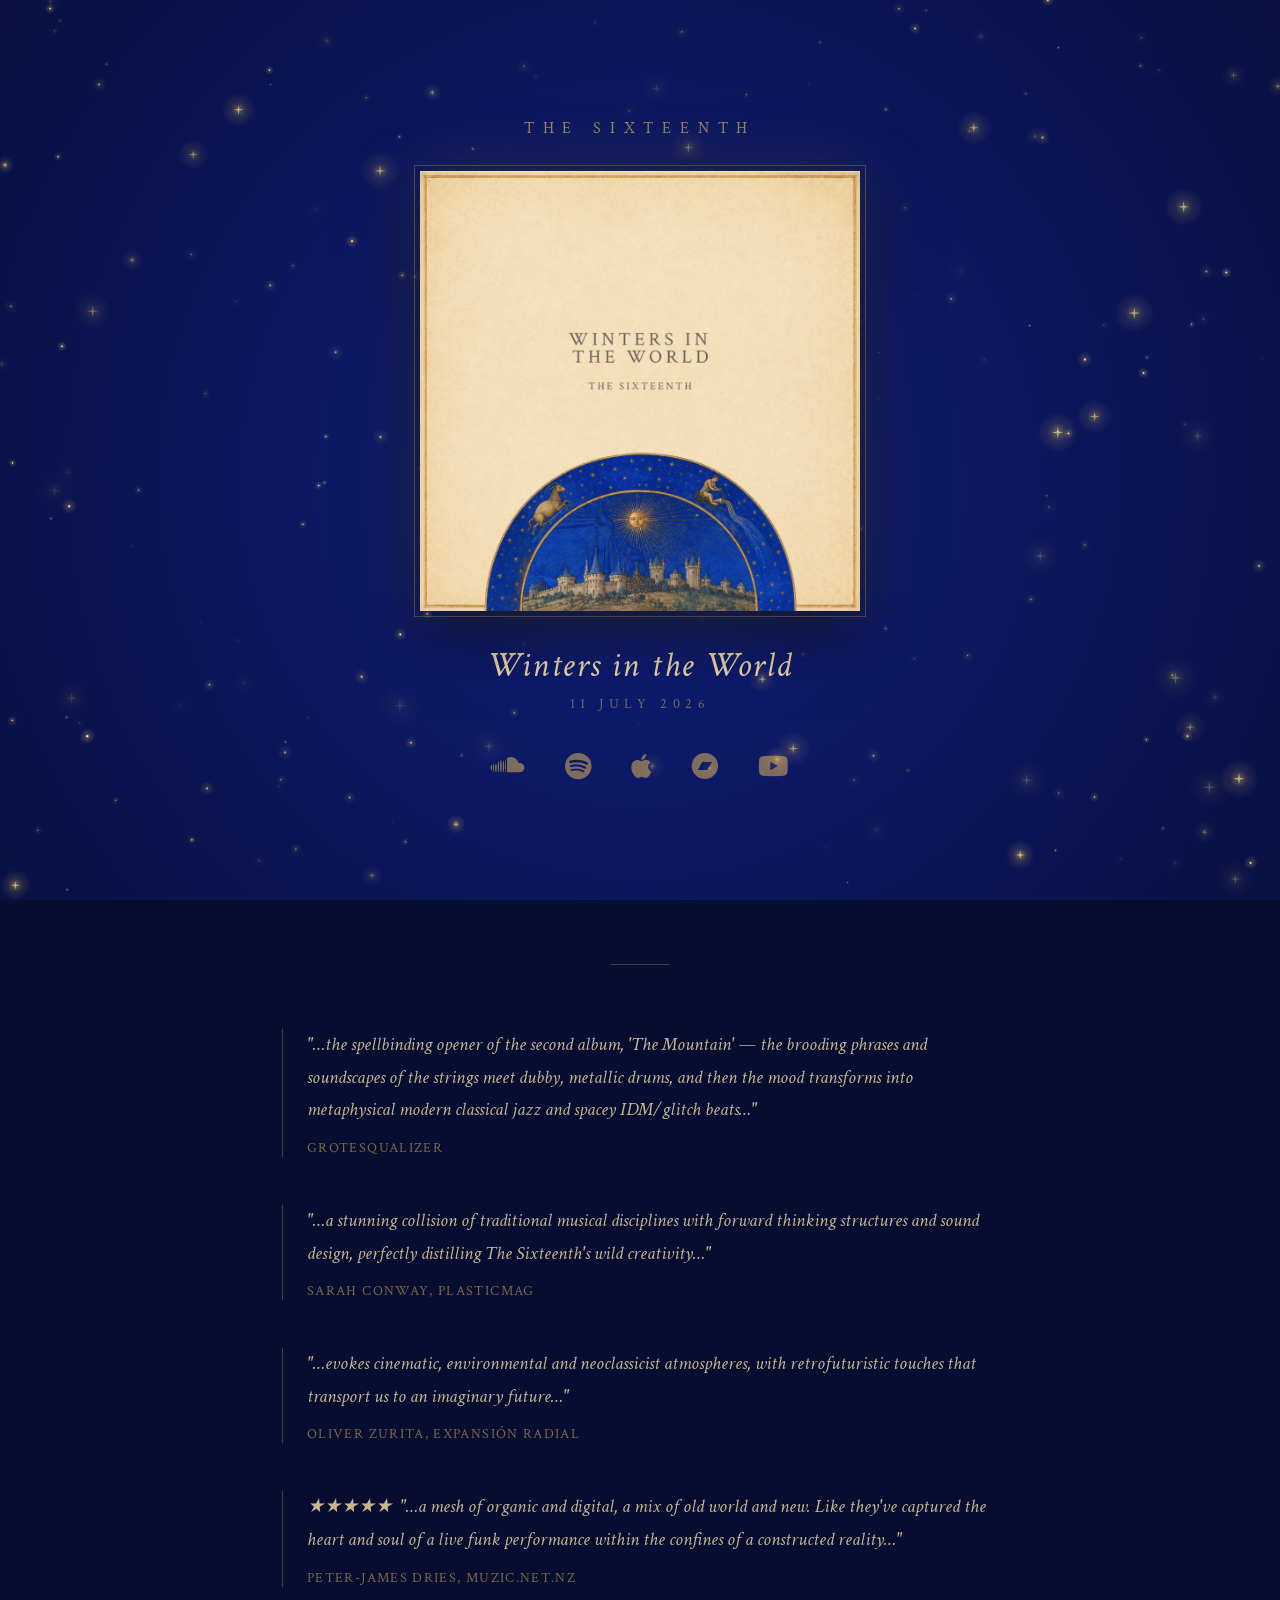
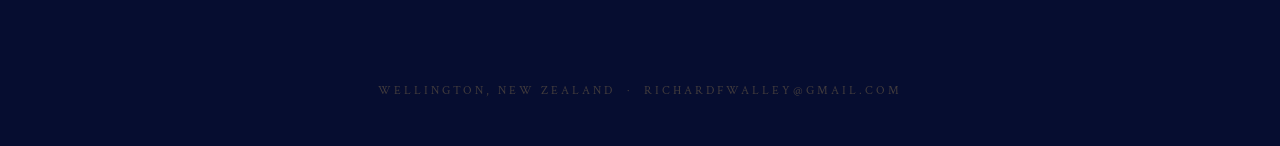
==== index.html @ a018f671 "The Sixteenth — thesixteenth.net" ====
<!DOCTYPE html>
<html lang="en">
<head>
  <meta charset="UTF-8">
  <meta name="viewport" content="width=device-width, initial-scale=1.0">
  <title>The Sixteenth</title>
  <link rel="preconnect" href="https://fonts.googleapis.com">
  <link href="https://fonts.googleapis.com/css2?family=Crimson+Text:ital,wght@0,400;0,600;1,400;1,600&display=swap" rel="stylesheet">
  <link rel="stylesheet" href="https://cdnjs.cloudflare.com/ajax/libs/font-awesome/6.5.1/css/all.min.css">
  <link rel="stylesheet" href="style.css">
</head>
<body>

  <canvas id="bg"></canvas>

  <div class="page">

    <!-- Hero -->
    <section class="hero">
      <p class="artist-name">The Sixteenth</p>

      <div class="cover-wrap">
        <img src="cover.jpg" alt="Winters in the World — The Sixteenth" class="cover">
      </div>

      <div class="album-info">
        <p class="album-title"><em>Winters in the World</em></p>
        <p class="release-date">11 July 2026</p>
      </div>

      <!-- Platform links -->
      <nav class="platforms" aria-label="Listen">
        <a href="https://soundcloud.com/thesixteenth" class="platform-link" target="_blank" rel="noopener" aria-label="SoundCloud">
          <i class="fab fa-soundcloud"></i>
        </a>
        <a href="https://distrokid.com/hyperfollow/thesixteenth/winters-in-the-world" class="platform-link" target="_blank" rel="noopener" aria-label="Spotify">
          <i class="fab fa-spotify"></i>
        </a>
        <a href="#" class="platform-link" aria-label="Apple Music">
          <i class="fab fa-apple"></i>
        </a>
        <a href="#" class="platform-link" aria-label="Bandcamp">
          <i class="fab fa-bandcamp"></i>
        </a>
        <a href="#" class="platform-link" aria-label="YouTube">
          <i class="fab fa-youtube"></i>
        </a>
      </nav>
    </section>

    <!-- Press quotes -->
    <section class="press">
      <div class="press-inner">

        <blockquote class="quote">
          <p>"…the spellbinding opener of the second album, 'The Mountain' — the brooding phrases and soundscapes of the strings meet dubby, metallic drums, and then the mood transforms into metaphysical modern classical jazz and spacey IDM/glitch beats…"</p>
          <footer>
            <a href="https://gtqlizer.blogspot.com/2025/05/the-sixteenth.html" target="_blank" rel="noopener">GrotesQualizer</a>
          </footer>
        </blockquote>

        <blockquote class="quote">
          <p>"…a stunning collision of traditional musical disciplines with forward thinking structures and sound design, perfectly distilling The Sixteenth's wild creativity…"</p>
          <footer>
            <a href="https://plasticmag.co.uk/2024/07/the-sixteenth-to-drop-debut-album/" target="_blank" rel="noopener">Sarah Conway, PLASTICMAG</a>
          </footer>
        </blockquote>

        <blockquote class="quote">
          <p>"…evokes cinematic, environmental and neoclassicist atmospheres, with retrofuturistic touches that transport us to an imaginary future…"</p>
          <footer>
            <a href="https://expansionradial.mx/santi-tugce-ehrling-the-sixteenth-chris-portk/" target="_blank" rel="noopener">Oliver Zurita, EXPANSIÓN RADIAL</a>
          </footer>
        </blockquote>

        <blockquote class="quote">
          <p>★★★★★ &nbsp;"…a mesh of organic and digital, a mix of old world and new. Like they've captured the heart and soul of a live funk performance within the confines of a constructed reality…"</p>
          <footer>
            <a href="https://www.muzic.net.nz/articles/reviews/91267/the-sixteenth-ep-review-the-16th-ep" target="_blank" rel="noopener">Peter-James Dries, muzic.net.nz</a>
          </footer>
        </blockquote>

      </div>
    </section>

    <footer class="site-footer">
      <p>Wellington, New Zealand &nbsp;·&nbsp; <a href="mailto:richardfwalley@gmail.com">richardfwalley@gmail.com</a></p>
    </footer>

  </div>

  <script src="animation.js"></script>
</body>
</html>
---- style.css ----
/* ── Reset ─────────────────────────────────────────────────────────────── */

*, *::before, *::after { margin: 0; padding: 0; box-sizing: border-box; }

/* ── Base ──────────────────────────────────────────────────────────────── */

:root {
  --gold:      #c9a55a;
  --gold-lt:   #e8d080;
  --gold-dim:  rgba(201, 165, 90, 0.3);
  --cream:     #e8d5a3;
  --bg:        #060d30;
  --text-dim:  rgba(201, 165, 90, 0.5);
}

html {
  scroll-behavior: smooth;
}

body {
  background: var(--bg);
  color: var(--gold);
  font-family: 'Crimson Text', Georgia, serif;
  min-height: 100vh;
  overflow-x: hidden;
}

/* ── Canvas ────────────────────────────────────────────────────────────── */

canvas#bg {
  position: fixed;
  inset: 0;
  width: 100%;
  height: 100%;
  z-index: 0;
}

/* ── Page wrapper ──────────────────────────────────────────────────────── */

.page {
  position: relative;
  z-index: 1;
  display: flex;
  flex-direction: column;
  align-items: center;
}

/* ── Hero section ──────────────────────────────────────────────────────── */

.hero {
  min-height: 100vh;
  display: flex;
  flex-direction: column;
  align-items: center;
  justify-content: center;
  gap: 2rem;
  padding: 3rem 2rem;
}

/* Artist name */
.artist-name {
  font-size: clamp(0.8rem, 2vw, 1rem);
  font-weight: 400;
  letter-spacing: 0.55em;
  text-transform: uppercase;
  color: var(--gold);
  opacity: 0.75;
}

/* Album cover */
.cover-wrap {
  position: relative;
}

.cover-wrap::before {
  /* Gold border inset */
  content: '';
  position: absolute;
  inset: -6px;
  border: 1px solid var(--gold-dim);
  pointer-events: none;
  z-index: 1;
}

.cover {
  display: block;
  width: clamp(260px, 40vw, 440px);
  height: auto;
  box-shadow:
    0 0 60px rgba(201, 165, 90, 0.15),
    0 20px 60px rgba(0, 0, 0, 0.6);
}

/* Album info */
.album-info {
  text-align: center;
  display: flex;
  flex-direction: column;
  gap: 0.4rem;
}

.album-title {
  font-size: clamp(1.3rem, 3.5vw, 2.2rem);
  font-weight: 400;
  font-style: italic;
  color: var(--cream);
  letter-spacing: 0.05em;
}

.release-date {
  font-size: clamp(0.7rem, 1.5vw, 0.85rem);
  letter-spacing: 0.4em;
  text-transform: uppercase;
  color: var(--gold);
  opacity: 0.55;
}

/* ── Platform icon links ───────────────────────────────────────────────── */

.platforms {
  display: flex;
  gap: clamp(1.5rem, 4vw, 2.5rem);
  align-items: center;
  margin-top: 0.5rem;
}

.platform-link {
  color: var(--gold);
  font-size: clamp(1.3rem, 3vw, 1.7rem);
  opacity: 0.6;
  text-decoration: none;
  transition: opacity 0.3s ease, color 0.3s ease, text-shadow 0.3s ease, transform 0.3s ease;
  line-height: 1;
}

.platform-link:hover {
  opacity: 1;
  color: var(--gold-lt);
  text-shadow: 0 0 18px rgba(232, 208, 128, 0.7);
  transform: translateY(-2px);
}

/* ── Divider ───────────────────────────────────────────────────────────── */

.press {
  width: 100%;
  max-width: 780px;
  padding: 4rem 2rem 2rem;
}

.press::before {
  content: '';
  display: block;
  width: 60px;
  height: 1px;
  background: var(--gold-dim);
  margin: 0 auto 4rem;
}

.press-inner {
  display: flex;
  flex-direction: column;
  gap: 3rem;
}

/* ── Press quotes ──────────────────────────────────────────────────────── */

.quote {
  border-left: 1px solid var(--gold-dim);
  padding-left: 1.5rem;
  list-style: none;
}

.quote p {
  font-size: clamp(1rem, 2vw, 1.2rem);
  font-style: italic;
  font-weight: 400;
  line-height: 1.7;
  color: var(--cream);
  opacity: 0.85;
}

.quote footer {
  margin-top: 0.75rem;
  font-size: clamp(0.75rem, 1.5vw, 0.85rem);
  font-style: normal;
  letter-spacing: 0.1em;
  text-transform: uppercase;
}

.quote footer a {
  color: var(--gold);
  text-decoration: none;
  opacity: 0.6;
  transition: opacity 0.3s ease;
}

.quote footer a:hover {
  opacity: 1;
}

/* ── Site footer ───────────────────────────────────────────────────────── */

.site-footer {
  width: 100%;
  text-align: center;
  padding: 4rem 2rem 3rem;
  font-size: clamp(0.65rem, 1.2vw, 0.75rem);
  letter-spacing: 0.25em;
  text-transform: uppercase;
  color: var(--gold);
  opacity: 0.3;
}

.site-footer a {
  color: inherit;
  text-decoration: none;
}

.site-footer a:hover {
  opacity: 1;
}
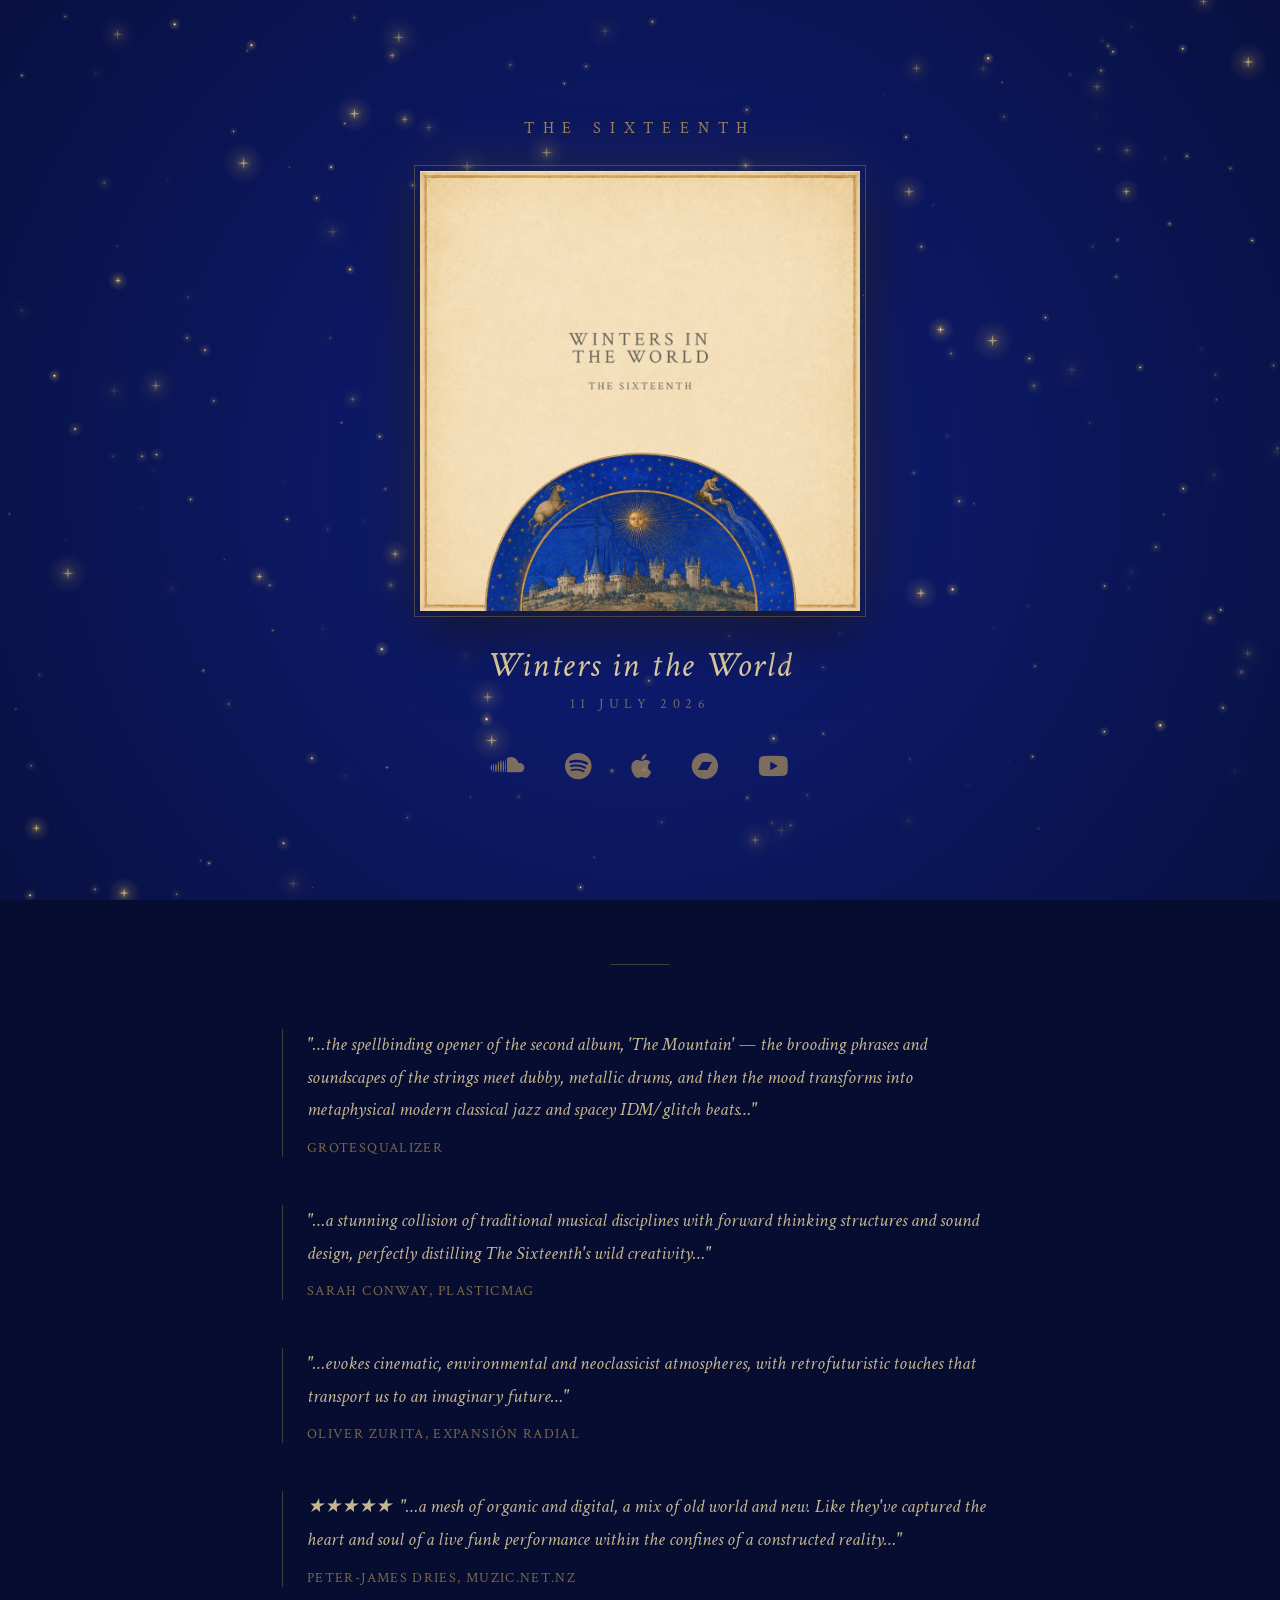
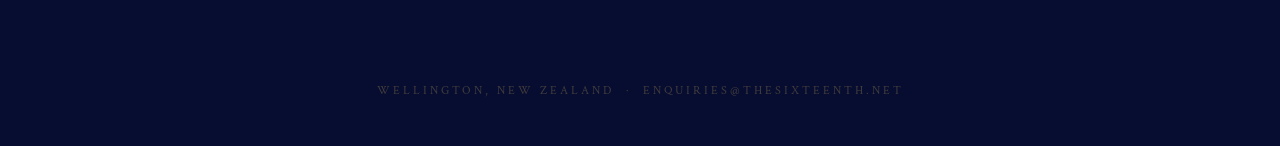
==== commit 72bc82d1: "Update contact email to enquiries@thesixteenth.net" ====
--- a/index.html
+++ b/index.html
@@ -84,7 +84,7 @@
     </section>
 
     <footer class="site-footer">
-      <p>Wellington, New Zealand &nbsp;·&nbsp; <a href="mailto:richardfwalley@gmail.com">richardfwalley@gmail.com</a></p>
+      <p>Wellington, New Zealand &nbsp;·&nbsp; <a href="mailto:enquiries@thesixteenth.net">enquiries@thesixteenth.net</a></p>
     </footer>
 
   </div>
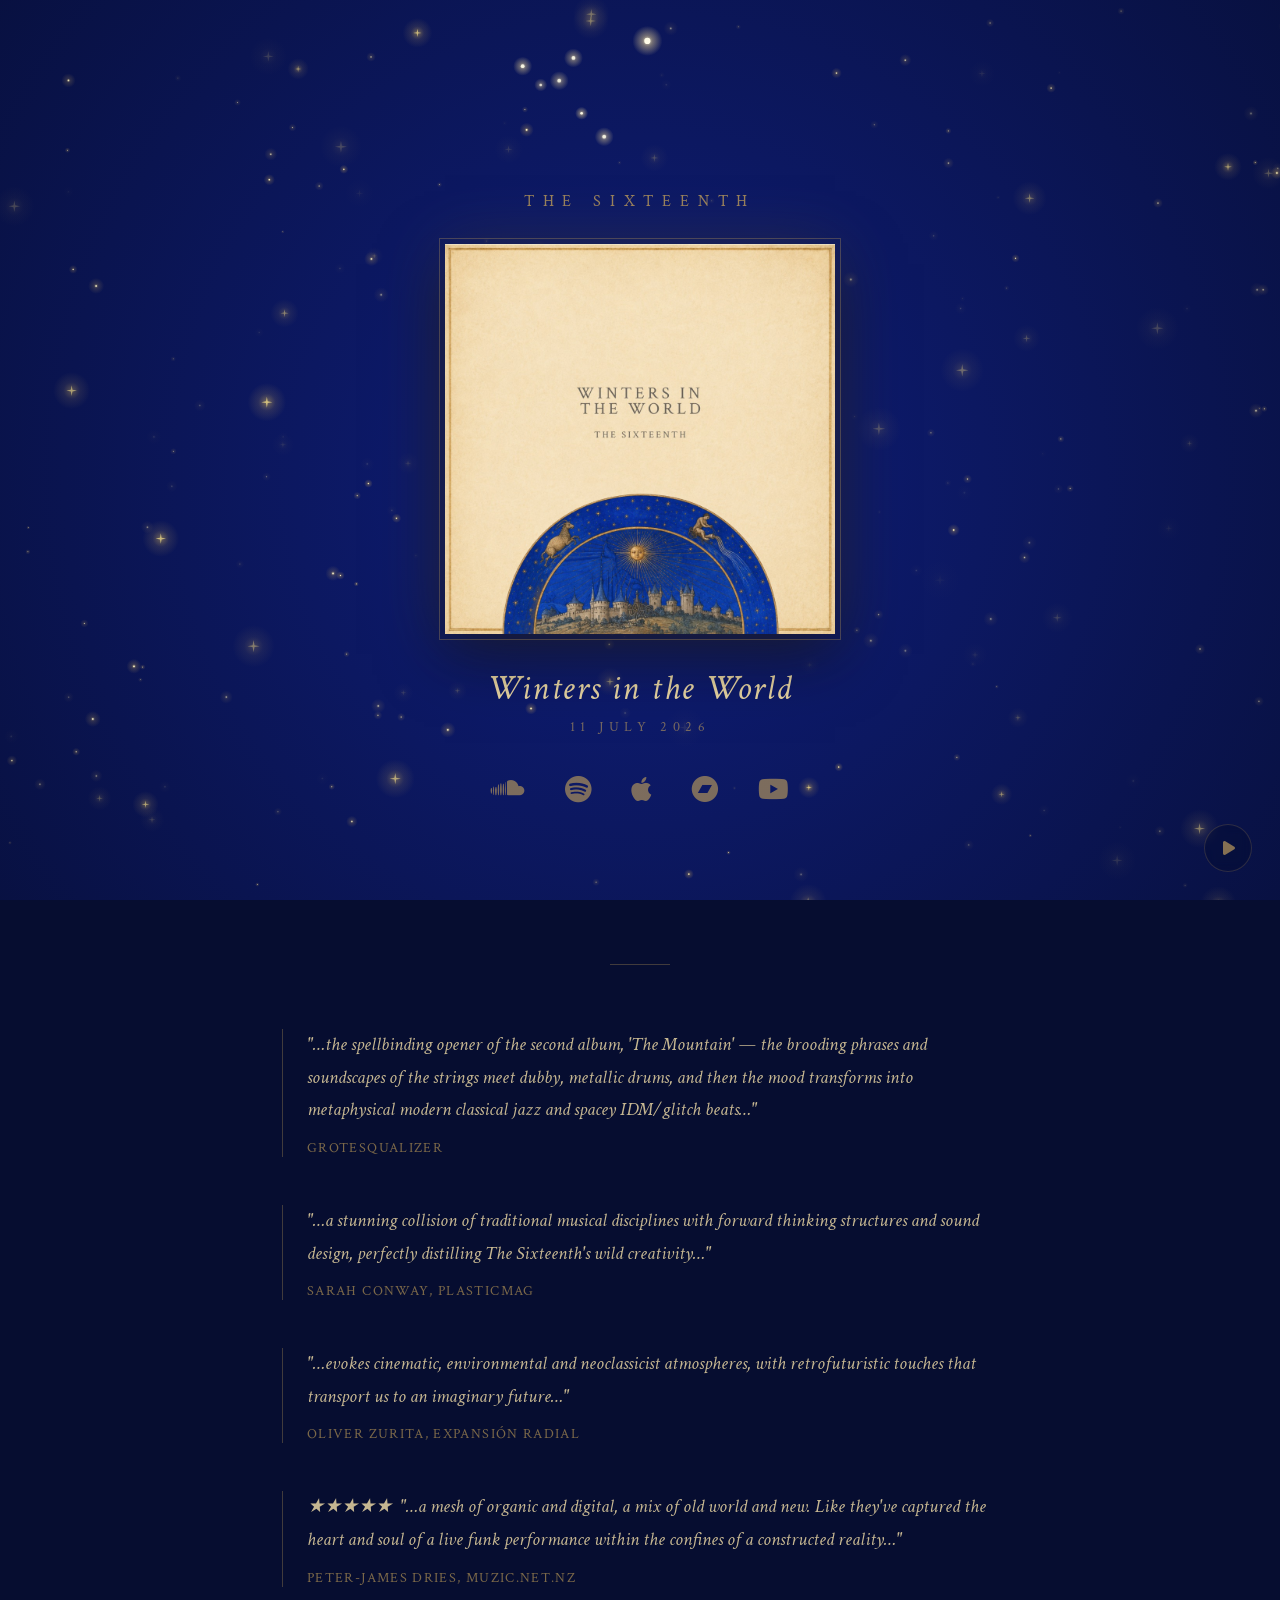
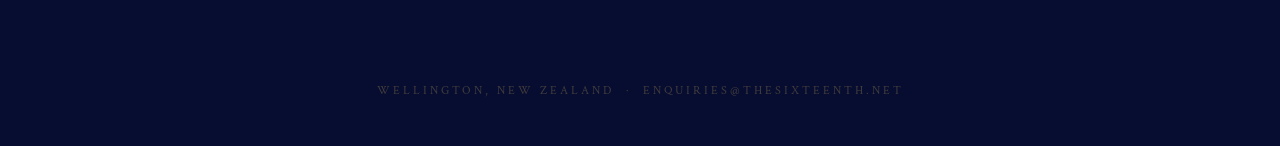
==== commit d5820049: "Add Pleiades starfield, orbiting background, and reprise playback Draws the Pleiades as a named, rec" ====
--- a/index.html
+++ b/index.html
@@ -12,6 +12,11 @@
 <body>
 
   <canvas id="bg"></canvas>
+
+  <audio id="bg-audio" src="winterfylleth-reprise.m4a" loop preload="none"></audio>
+  <button id="audio-toggle" class="audio-toggle" aria-label="Play Winterfylleth (reprise)" aria-pressed="false" title="Winterfylleth (reprise)">
+    <i class="fa-solid fa-play"></i>
+  </button>
 
   <div class="page">
 
@@ -90,5 +95,6 @@
   </div>
 
   <script src="animation.js"></script>
+  <script src="player.js"></script>
 </body>
 </html>
--- a/style.css
+++ b/style.css
@@ -54,7 +54,7 @@
   align-items: center;
   justify-content: center;
   gap: 2rem;
-  padding: 3rem 2rem;
+  padding: 16vh 2rem 3rem;
 }
 
 /* Artist name */
@@ -84,7 +84,7 @@
 
 .cover {
   display: block;
-  width: clamp(260px, 40vw, 440px);
+  width: clamp(230px, 35vw, 390px);
   height: auto;
   box-shadow:
     0 0 60px rgba(201, 165, 90, 0.15),
@@ -199,6 +199,46 @@
   opacity: 1;
 }
 
+/* ── Background audio toggle ──────────────────────────────────────────────── */
+
+.audio-toggle {
+  position: fixed;
+  bottom: 1.75rem;
+  right: 1.75rem;
+  z-index: 5;
+  width: 3rem;
+  height: 3rem;
+  border-radius: 50%;
+  border: 1px solid var(--gold-dim);
+  background: rgba(6, 13, 48, 0.6);
+  backdrop-filter: blur(6px);
+  color: var(--gold);
+  font-size: 1rem;
+  display: flex;
+  align-items: center;
+  justify-content: center;
+  cursor: pointer;
+  opacity: 0.65;
+  transition: opacity 0.3s ease, color 0.3s ease, box-shadow 0.3s ease, transform 0.3s ease;
+}
+
+.audio-toggle:hover {
+  opacity: 1;
+  color: var(--gold-lt);
+  box-shadow: 0 0 18px rgba(232, 208, 128, 0.4);
+  transform: translateY(-2px);
+}
+
+.audio-toggle.playing {
+  opacity: 1;
+  box-shadow: 0 0 14px rgba(232, 208, 128, 0.55);
+}
+
+/* fa-play sits slightly off-centre optically; nudge it back */
+.audio-toggle .fa-play {
+  transform: translateX(1px);
+}
+
 /* ── Site footer ───────────────────────────────────────────────────────── */
 
 .site-footer {
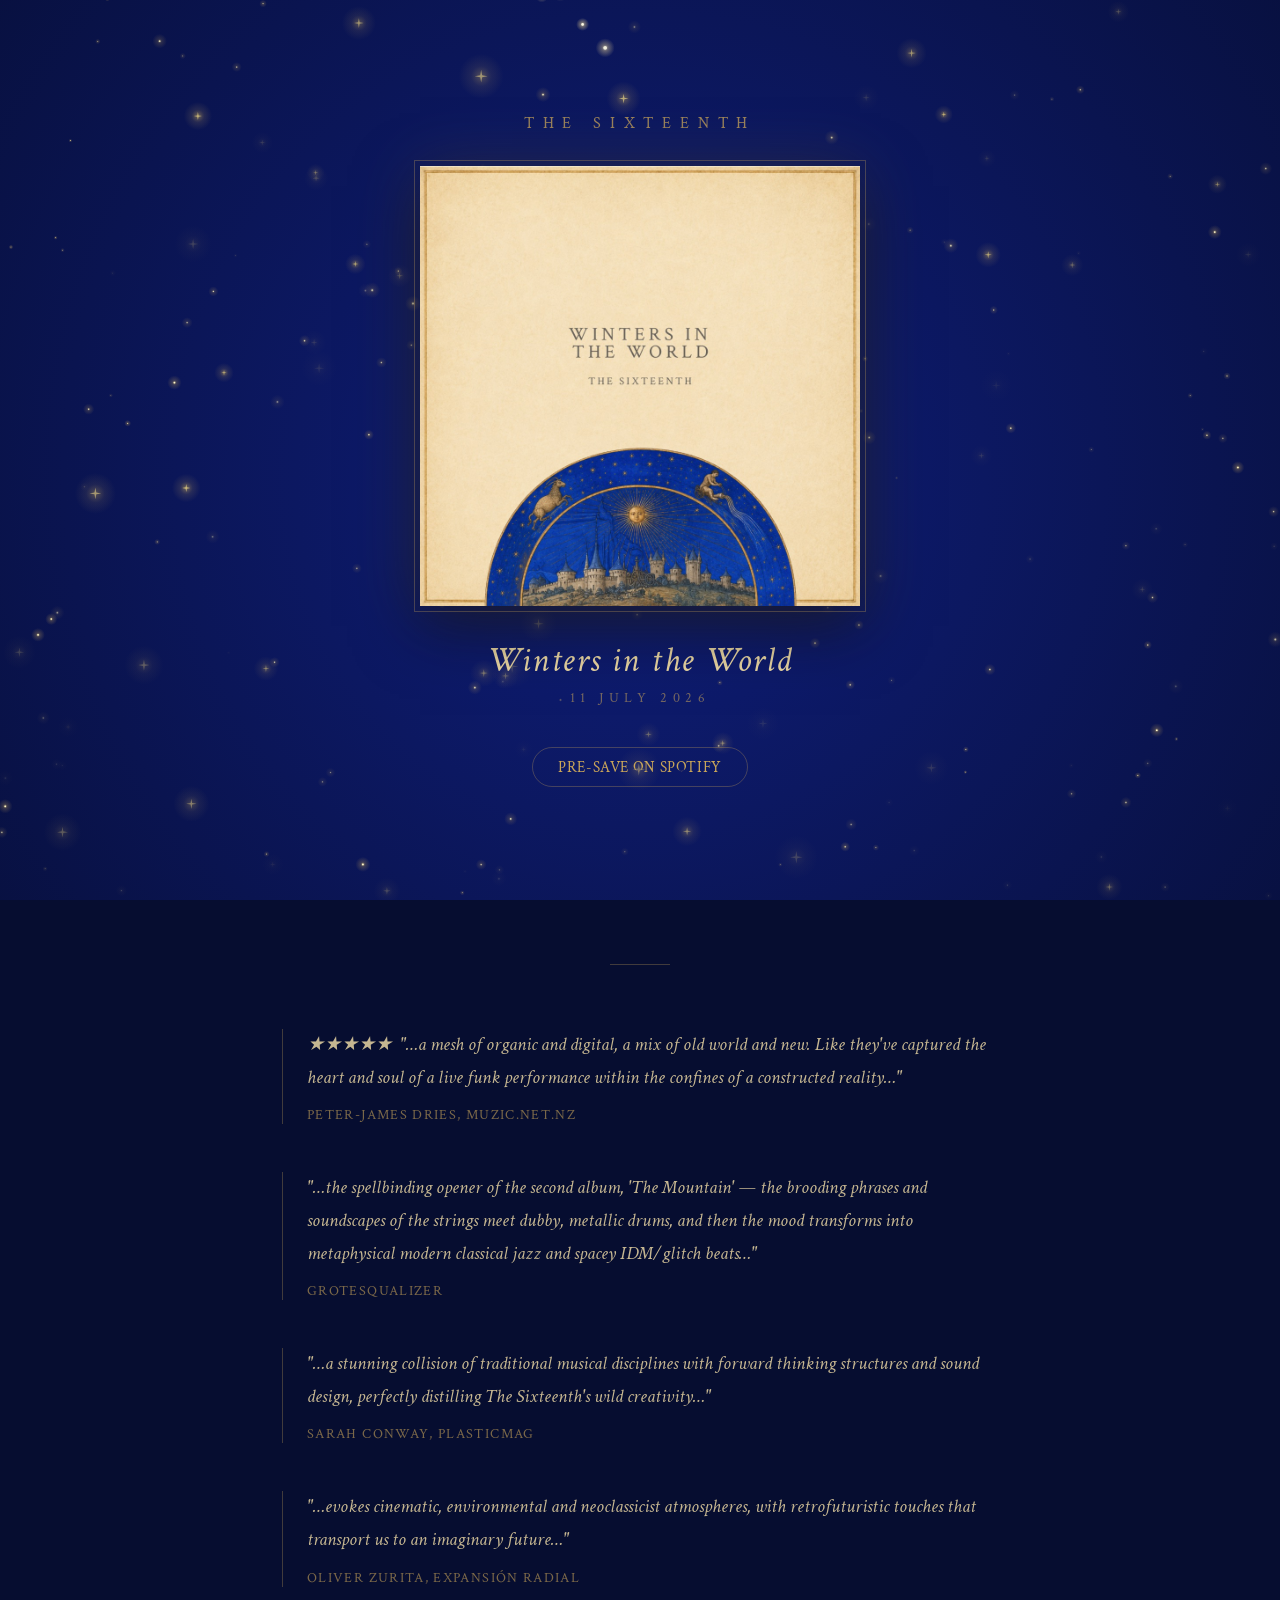
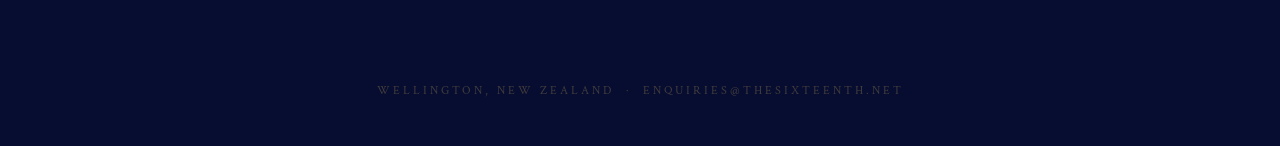
==== commit 5348f4a6: "Swap platform icons for a single Spotify pre-save link until release Icons return with real album li" ====
--- a/index.html
+++ b/index.html
@@ -12,11 +12,6 @@
 <body>
 
   <canvas id="bg"></canvas>
-
-  <audio id="bg-audio" src="winterfylleth-reprise.m4a" loop preload="none"></audio>
-  <button id="audio-toggle" class="audio-toggle" aria-label="Play Winterfylleth (reprise)" aria-pressed="false" title="Winterfylleth (reprise)">
-    <i class="fa-solid fa-play"></i>
-  </button>
 
   <div class="page">
 
@@ -33,7 +28,14 @@
         <p class="release-date">11 July 2026</p>
       </div>
 
-      <!-- Platform links -->
+      <!-- Pre-release: single pre-save link until 11 July. Restore the platform icons below on release day, with real per-platform album links swapped in for the "#" placeholders. -->
+      <nav class="platforms" aria-label="Listen">
+        <a href="https://distrokid.com/hyperfollow/thesixteenth/winters-in-the-world" class="presave-link" target="_blank" rel="noopener">
+          Pre-save on Spotify
+        </a>
+      </nav>
+
+      <!--
       <nav class="platforms" aria-label="Listen">
         <a href="https://soundcloud.com/thesixteenth" class="platform-link" target="_blank" rel="noopener" aria-label="SoundCloud">
           <i class="fab fa-soundcloud"></i>
@@ -51,11 +53,19 @@
           <i class="fab fa-youtube"></i>
         </a>
       </nav>
+      -->
     </section>
 
     <!-- Press quotes -->
     <section class="press">
       <div class="press-inner">
+
+        <blockquote class="quote">
+          <p>★★★★★ &nbsp;"…a mesh of organic and digital, a mix of old world and new. Like they've captured the heart and soul of a live funk performance within the confines of a constructed reality…"</p>
+          <footer>
+            <a href="https://www.muzic.net.nz/articles/reviews/91267/the-sixteenth-ep-review-the-16th-ep" target="_blank" rel="noopener">Peter-James Dries, muzic.net.nz</a>
+          </footer>
+        </blockquote>
 
         <blockquote class="quote">
           <p>"…the spellbinding opener of the second album, 'The Mountain' — the brooding phrases and soundscapes of the strings meet dubby, metallic drums, and then the mood transforms into metaphysical modern classical jazz and spacey IDM/glitch beats…"</p>
@@ -78,13 +88,6 @@
           </footer>
         </blockquote>
 
-        <blockquote class="quote">
-          <p>★★★★★ &nbsp;"…a mesh of organic and digital, a mix of old world and new. Like they've captured the heart and soul of a live funk performance within the confines of a constructed reality…"</p>
-          <footer>
-            <a href="https://www.muzic.net.nz/articles/reviews/91267/the-sixteenth-ep-review-the-16th-ep" target="_blank" rel="noopener">Peter-James Dries, muzic.net.nz</a>
-          </footer>
-        </blockquote>
-
       </div>
     </section>
 
@@ -95,6 +98,5 @@
   </div>
 
   <script src="animation.js"></script>
-  <script src="player.js"></script>
 </body>
 </html>
--- a/style.css
+++ b/style.css
@@ -54,7 +54,7 @@
   align-items: center;
   justify-content: center;
   gap: 2rem;
-  padding: 16vh 2rem 3rem;
+  padding: 3rem 2rem;
 }
 
 /* Artist name */
@@ -84,7 +84,7 @@
 
 .cover {
   display: block;
-  width: clamp(230px, 35vw, 390px);
+  width: clamp(260px, 40vw, 440px);
   height: auto;
   box-shadow:
     0 0 60px rgba(201, 165, 90, 0.15),
@@ -138,6 +138,25 @@
   color: var(--gold-lt);
   text-shadow: 0 0 18px rgba(232, 208, 128, 0.7);
   transform: translateY(-2px);
+}
+
+.presave-link {
+  display: inline-block;
+  padding: 0.6rem 1.6rem;
+  border: 1px solid var(--gold-dim);
+  border-radius: 999px;
+  color: var(--gold);
+  font-size: clamp(0.85rem, 2vw, 0.95rem);
+  letter-spacing: 0.04em;
+  text-decoration: none;
+  text-transform: uppercase;
+  transition: opacity 0.3s ease, color 0.3s ease, border-color 0.3s ease, text-shadow 0.3s ease;
+}
+
+.presave-link:hover {
+  color: var(--gold-lt);
+  border-color: var(--gold-lt);
+  text-shadow: 0 0 18px rgba(232, 208, 128, 0.7);
 }
 
 /* ── Divider ───────────────────────────────────────────────────────────── */
@@ -199,46 +218,6 @@
   opacity: 1;
 }
 
-/* ── Background audio toggle ──────────────────────────────────────────────── */
-
-.audio-toggle {
-  position: fixed;
-  bottom: 1.75rem;
-  right: 1.75rem;
-  z-index: 5;
-  width: 3rem;
-  height: 3rem;
-  border-radius: 50%;
-  border: 1px solid var(--gold-dim);
-  background: rgba(6, 13, 48, 0.6);
-  backdrop-filter: blur(6px);
-  color: var(--gold);
-  font-size: 1rem;
-  display: flex;
-  align-items: center;
-  justify-content: center;
-  cursor: pointer;
-  opacity: 0.65;
-  transition: opacity 0.3s ease, color 0.3s ease, box-shadow 0.3s ease, transform 0.3s ease;
-}
-
-.audio-toggle:hover {
-  opacity: 1;
-  color: var(--gold-lt);
-  box-shadow: 0 0 18px rgba(232, 208, 128, 0.4);
-  transform: translateY(-2px);
-}
-
-.audio-toggle.playing {
-  opacity: 1;
-  box-shadow: 0 0 14px rgba(232, 208, 128, 0.55);
-}
-
-/* fa-play sits slightly off-centre optically; nudge it back */
-.audio-toggle .fa-play {
-  transform: translateX(1px);
-}
-
 /* ── Site footer ───────────────────────────────────────────────────────── */
 
 .site-footer {
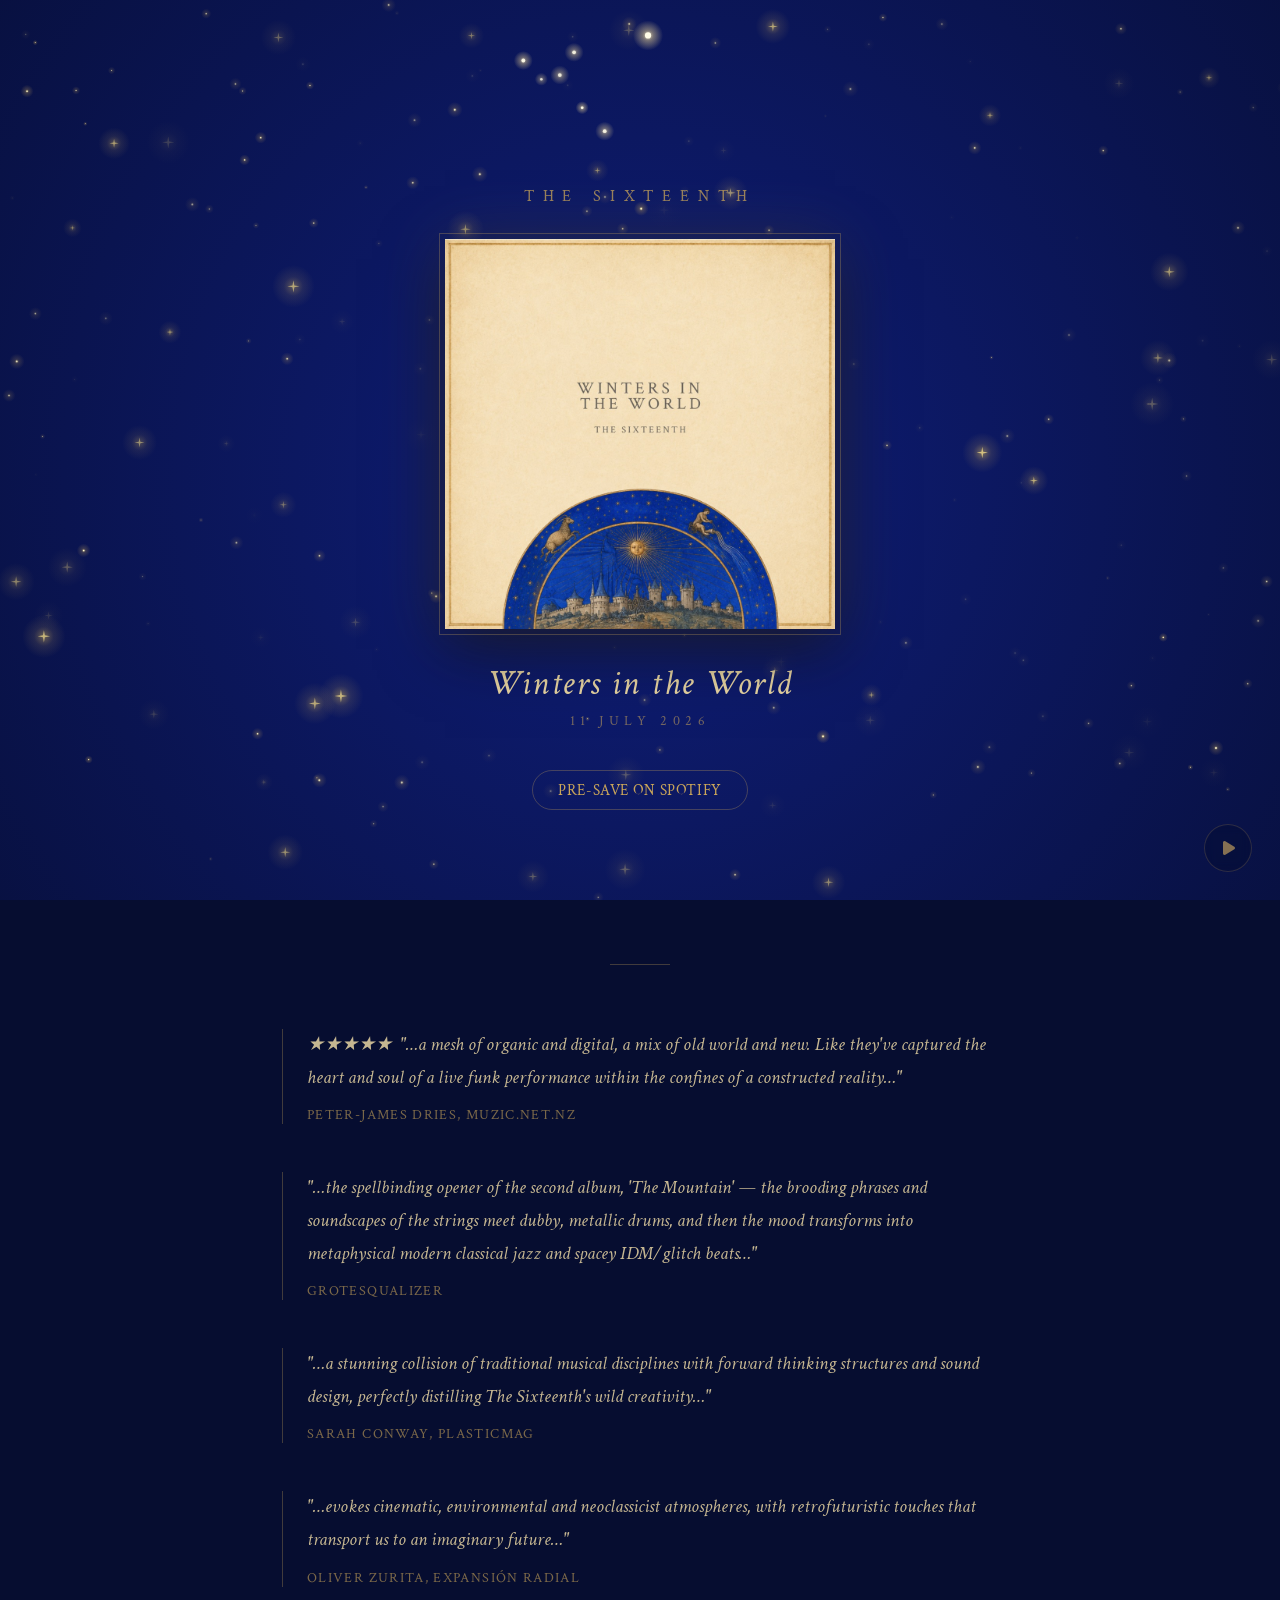
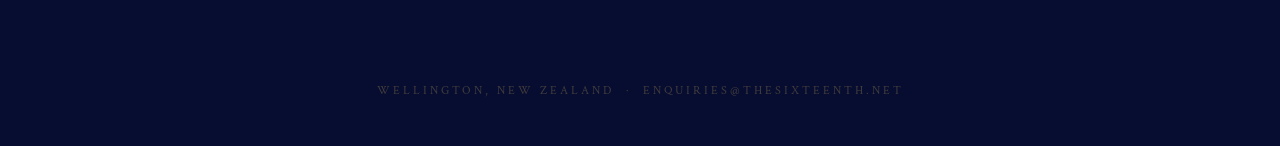
==== commit d43de639: "Merge remote-tracking branch 'origin/main'" ====
--- a/index.html
+++ b/index.html
@@ -12,6 +12,11 @@
 <body>
 
   <canvas id="bg"></canvas>
+
+  <audio id="bg-audio" src="winterfylleth-reprise.m4a" loop preload="none"></audio>
+  <button id="audio-toggle" class="audio-toggle" aria-label="Play Winterfylleth (reprise)" aria-pressed="false" title="Winterfylleth (reprise)">
+    <i class="fa-solid fa-play"></i>
+  </button>
 
   <div class="page">
 
@@ -98,5 +103,6 @@
   </div>
 
   <script src="animation.js"></script>
+  <script src="player.js"></script>
 </body>
 </html>
--- a/style.css
+++ b/style.css
@@ -54,7 +54,7 @@
   align-items: center;
   justify-content: center;
   gap: 2rem;
-  padding: 3rem 2rem;
+  padding: 16vh 2rem 3rem;
 }
 
 /* Artist name */
@@ -84,7 +84,7 @@
 
 .cover {
   display: block;
-  width: clamp(260px, 40vw, 440px);
+  width: clamp(230px, 35vw, 390px);
   height: auto;
   box-shadow:
     0 0 60px rgba(201, 165, 90, 0.15),
@@ -218,6 +218,46 @@
   opacity: 1;
 }
 
+/* ── Background audio toggle ──────────────────────────────────────────────── */
+
+.audio-toggle {
+  position: fixed;
+  bottom: 1.75rem;
+  right: 1.75rem;
+  z-index: 5;
+  width: 3rem;
+  height: 3rem;
+  border-radius: 50%;
+  border: 1px solid var(--gold-dim);
+  background: rgba(6, 13, 48, 0.6);
+  backdrop-filter: blur(6px);
+  color: var(--gold);
+  font-size: 1rem;
+  display: flex;
+  align-items: center;
+  justify-content: center;
+  cursor: pointer;
+  opacity: 0.65;
+  transition: opacity 0.3s ease, color 0.3s ease, box-shadow 0.3s ease, transform 0.3s ease;
+}
+
+.audio-toggle:hover {
+  opacity: 1;
+  color: var(--gold-lt);
+  box-shadow: 0 0 18px rgba(232, 208, 128, 0.4);
+  transform: translateY(-2px);
+}
+
+.audio-toggle.playing {
+  opacity: 1;
+  box-shadow: 0 0 14px rgba(232, 208, 128, 0.55);
+}
+
+/* fa-play sits slightly off-centre optically; nudge it back */
+.audio-toggle .fa-play {
+  transform: translateX(1px);
+}
+
 /* ── Site footer ───────────────────────────────────────────────────────── */
 
 .site-footer {
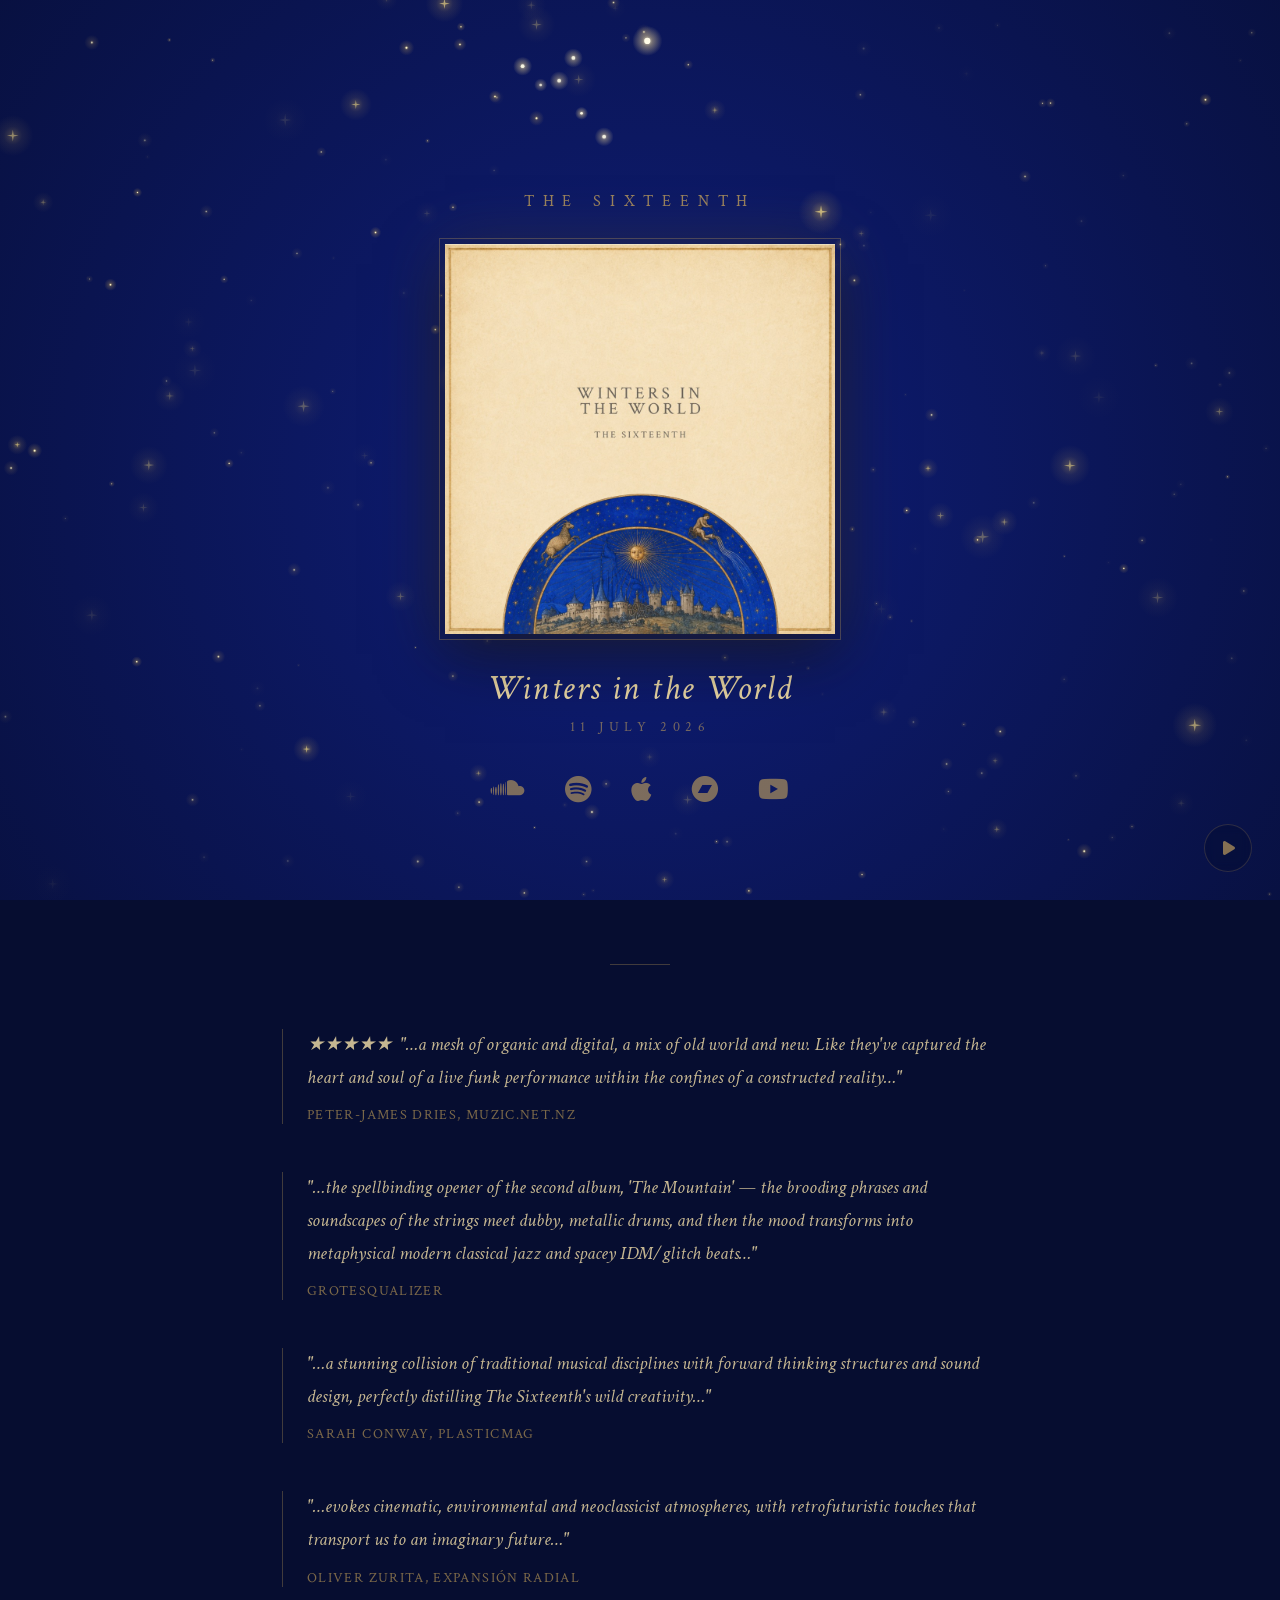
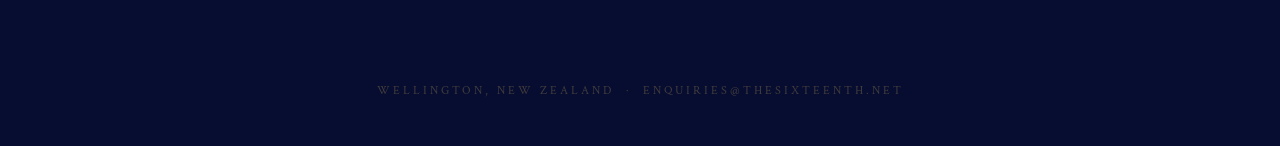
==== commit 98b3c3ab: "Restore platform icon nav for launch day, with real per-platform links" ====
--- a/index.html
+++ b/index.html
@@ -33,32 +33,24 @@
         <p class="release-date">11 July 2026</p>
       </div>
 
-      <!-- Pre-release: single pre-save link until 11 July. Restore the platform icons below on release day, with real per-platform album links swapped in for the "#" placeholders. -->
+      <!-- Live 11 July: full platform icon nav, real per-platform links. -->
       <nav class="platforms" aria-label="Listen">
-        <a href="https://distrokid.com/hyperfollow/thesixteenth/winters-in-the-world" class="presave-link" target="_blank" rel="noopener">
-          Pre-save on Spotify
-        </a>
-      </nav>
-
-      <!--
-      <nav class="platforms" aria-label="Listen">
-        <a href="https://soundcloud.com/thesixteenth" class="platform-link" target="_blank" rel="noopener" aria-label="SoundCloud">
+        <a href="https://soundcloud.com/thesixteenth/sets/winters-in-the-world" class="platform-link" target="_blank" rel="noopener" aria-label="SoundCloud">
           <i class="fab fa-soundcloud"></i>
         </a>
-        <a href="https://distrokid.com/hyperfollow/thesixteenth/winters-in-the-world" class="platform-link" target="_blank" rel="noopener" aria-label="Spotify">
+        <a href="https://open.spotify.com/album/7EvhFRixZg2MMR78GDE4uB" class="platform-link" target="_blank" rel="noopener" aria-label="Spotify">
           <i class="fab fa-spotify"></i>
         </a>
-        <a href="#" class="platform-link" aria-label="Apple Music">
+        <a href="https://music.apple.com/nz/album/winters-in-the-world/6785397401" class="platform-link" target="_blank" rel="noopener" aria-label="Apple Music">
           <i class="fab fa-apple"></i>
         </a>
-        <a href="#" class="platform-link" aria-label="Bandcamp">
+        <a href="https://thesixteenth.bandcamp.com/album/winters-in-the-world" class="platform-link" target="_blank" rel="noopener" aria-label="Bandcamp">
           <i class="fab fa-bandcamp"></i>
         </a>
-        <a href="#" class="platform-link" aria-label="YouTube">
+        <a href="https://www.youtube.com/playlist?list=OLAK5uy_nGIHWw9P-TV9eOhYY3HSPcxSW8K0tQgGA&playnext=1&index=1" class="platform-link" target="_blank" rel="noopener" aria-label="YouTube">
           <i class="fab fa-youtube"></i>
         </a>
       </nav>
-      -->
     </section>
 
     <!-- Press quotes -->
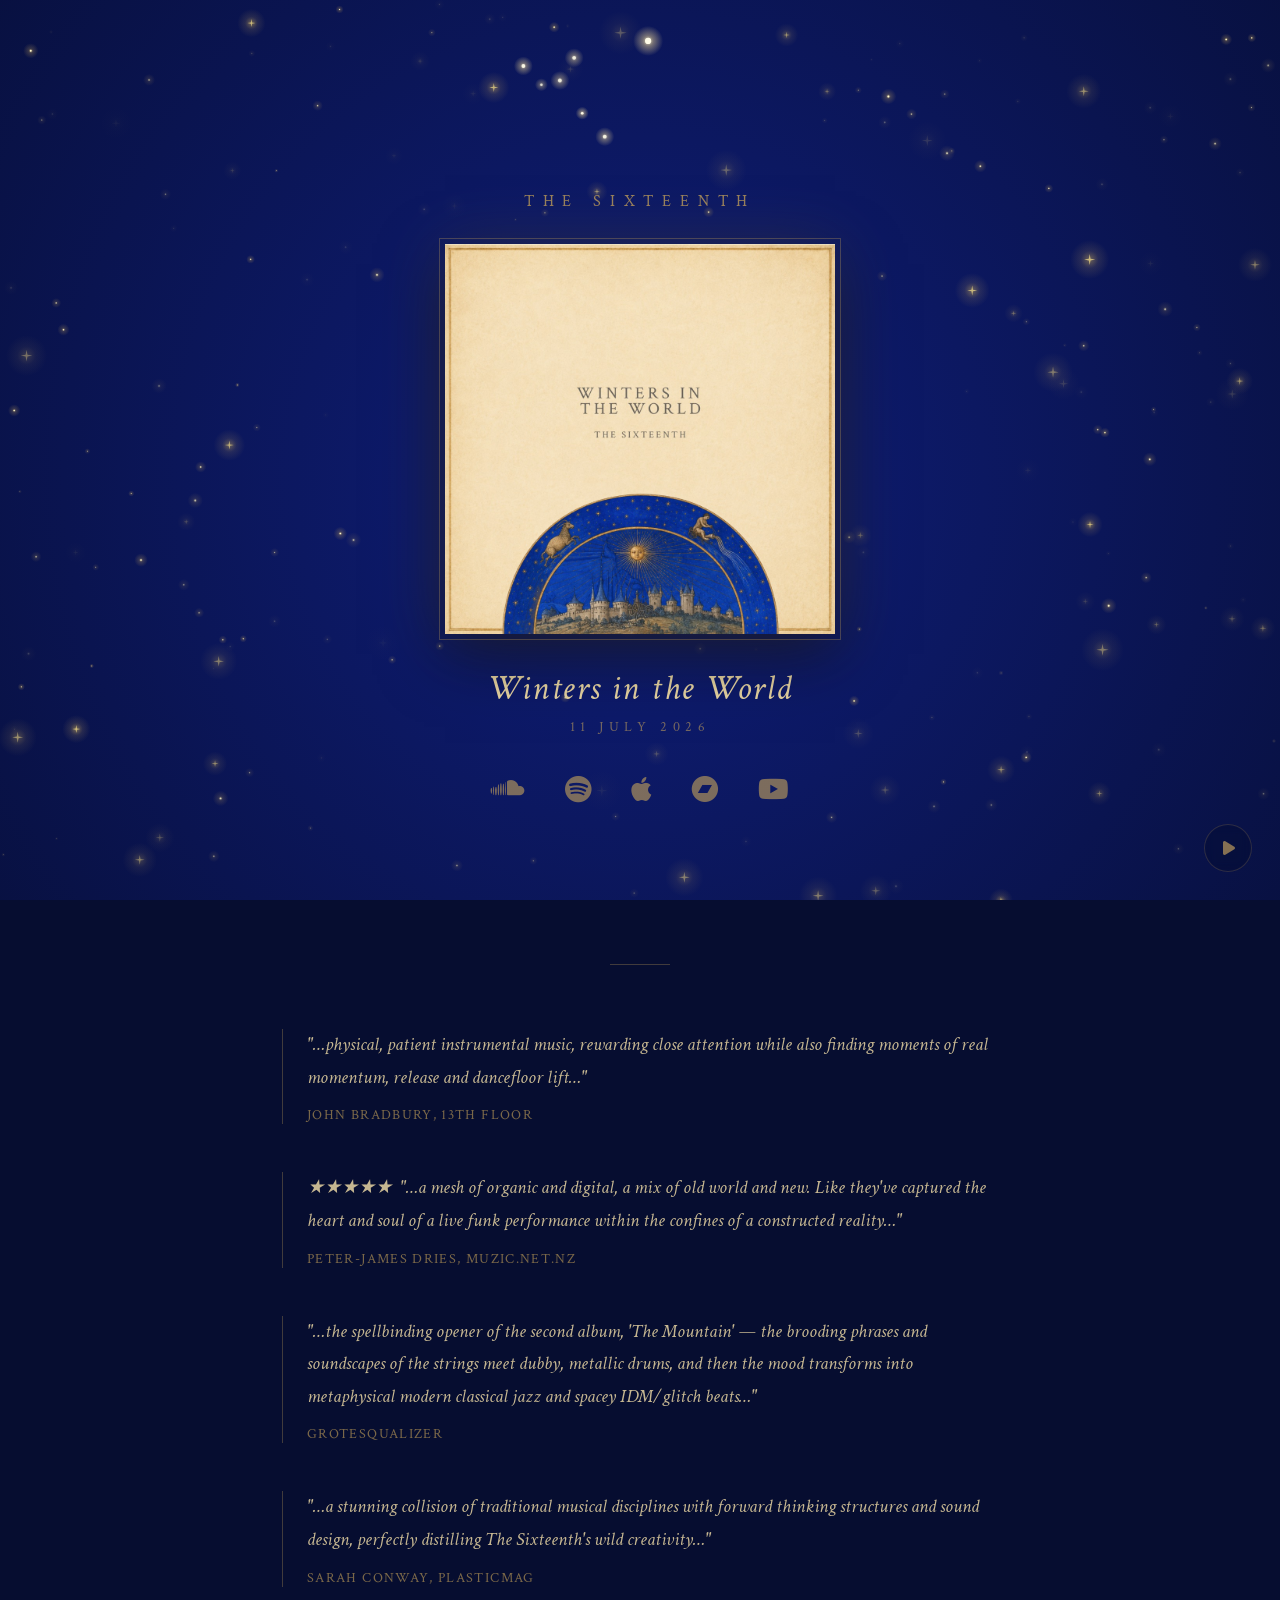
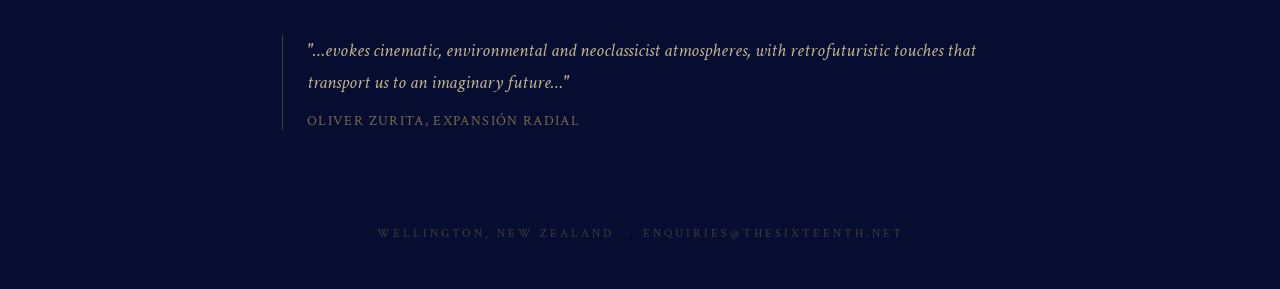
==== commit 84192de1: "Add 13th Floor review quote to top of press section" ====
--- a/index.html
+++ b/index.html
@@ -58,6 +58,13 @@
       <div class="press-inner">
 
         <blockquote class="quote">
+          <p>"…physical, patient instrumental music, rewarding close attention while also finding moments of real momentum, release and dancefloor lift…"</p>
+          <footer>
+            <a href="https://13thfloor.co.nz/the-sixteenth-winters-in-the-world-armada-records-13th-floor-album-review/" target="_blank" rel="noopener">John Bradbury, 13th Floor</a>
+          </footer>
+        </blockquote>
+
+        <blockquote class="quote">
           <p>★★★★★ &nbsp;"…a mesh of organic and digital, a mix of old world and new. Like they've captured the heart and soul of a live funk performance within the confines of a constructed reality…"</p>
           <footer>
             <a href="https://www.muzic.net.nz/articles/reviews/91267/the-sixteenth-ep-review-the-16th-ep" target="_blank" rel="noopener">Peter-James Dries, muzic.net.nz</a>
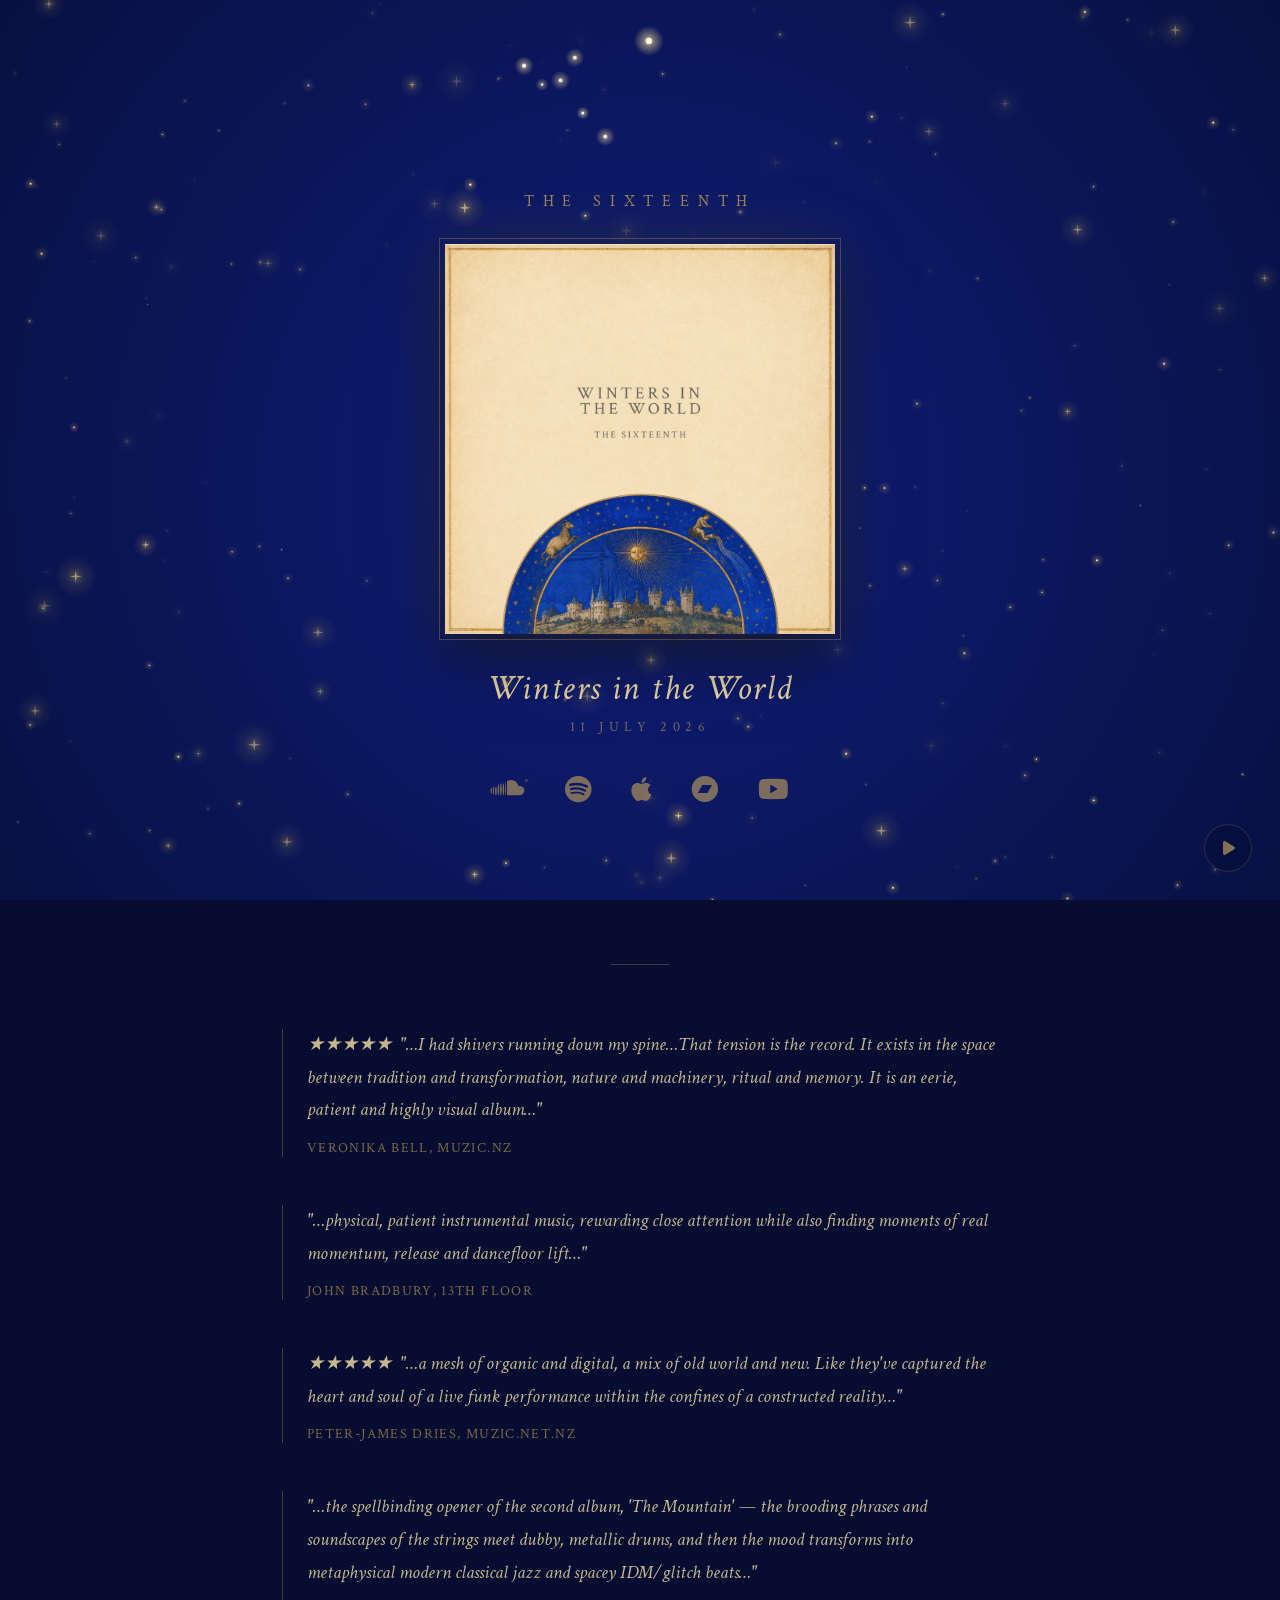
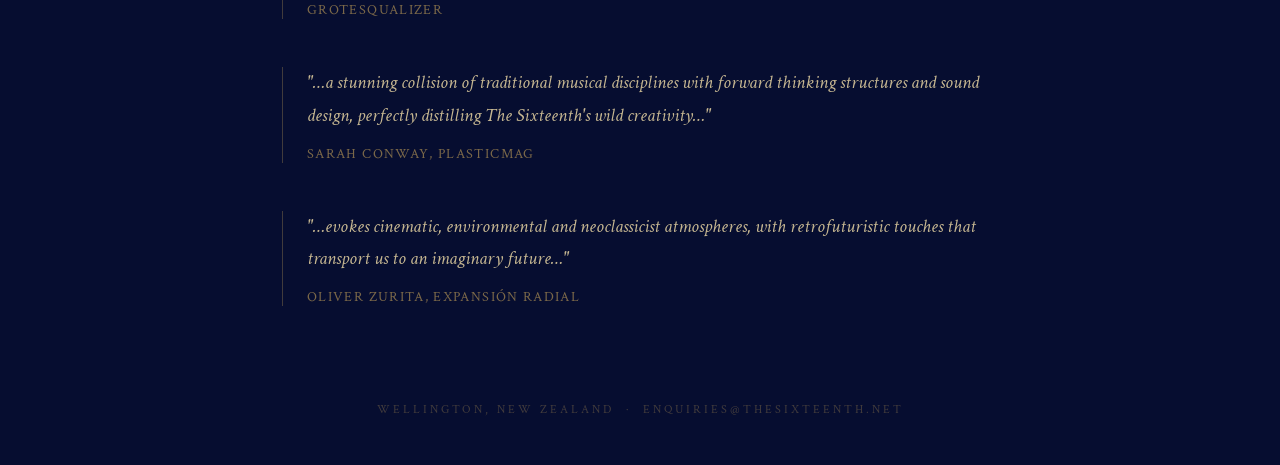
==== commit d20b9b8a: "Add Muzic.NZ 5-star review quote to top of press section" ====
--- a/index.html
+++ b/index.html
@@ -58,6 +58,13 @@
       <div class="press-inner">
 
         <blockquote class="quote">
+          <p>★★★★★ &nbsp;"…I had shivers running down my spine…That tension is the record. It exists in the space between tradition and transformation, nature and machinery, ritual and memory. It is an eerie, patient and highly visual album…"</p>
+          <footer>
+            <a href="https://www.muzic.nz/reviews/album-review-winters-in-the-world/" target="_blank" rel="noopener">Veronika Bell, Muzic.NZ</a>
+          </footer>
+        </blockquote>
+
+        <blockquote class="quote">
           <p>"…physical, patient instrumental music, rewarding close attention while also finding moments of real momentum, release and dancefloor lift…"</p>
           <footer>
             <a href="https://13thfloor.co.nz/the-sixteenth-winters-in-the-world-armada-records-13th-floor-album-review/" target="_blank" rel="noopener">John Bradbury, 13th Floor</a>
